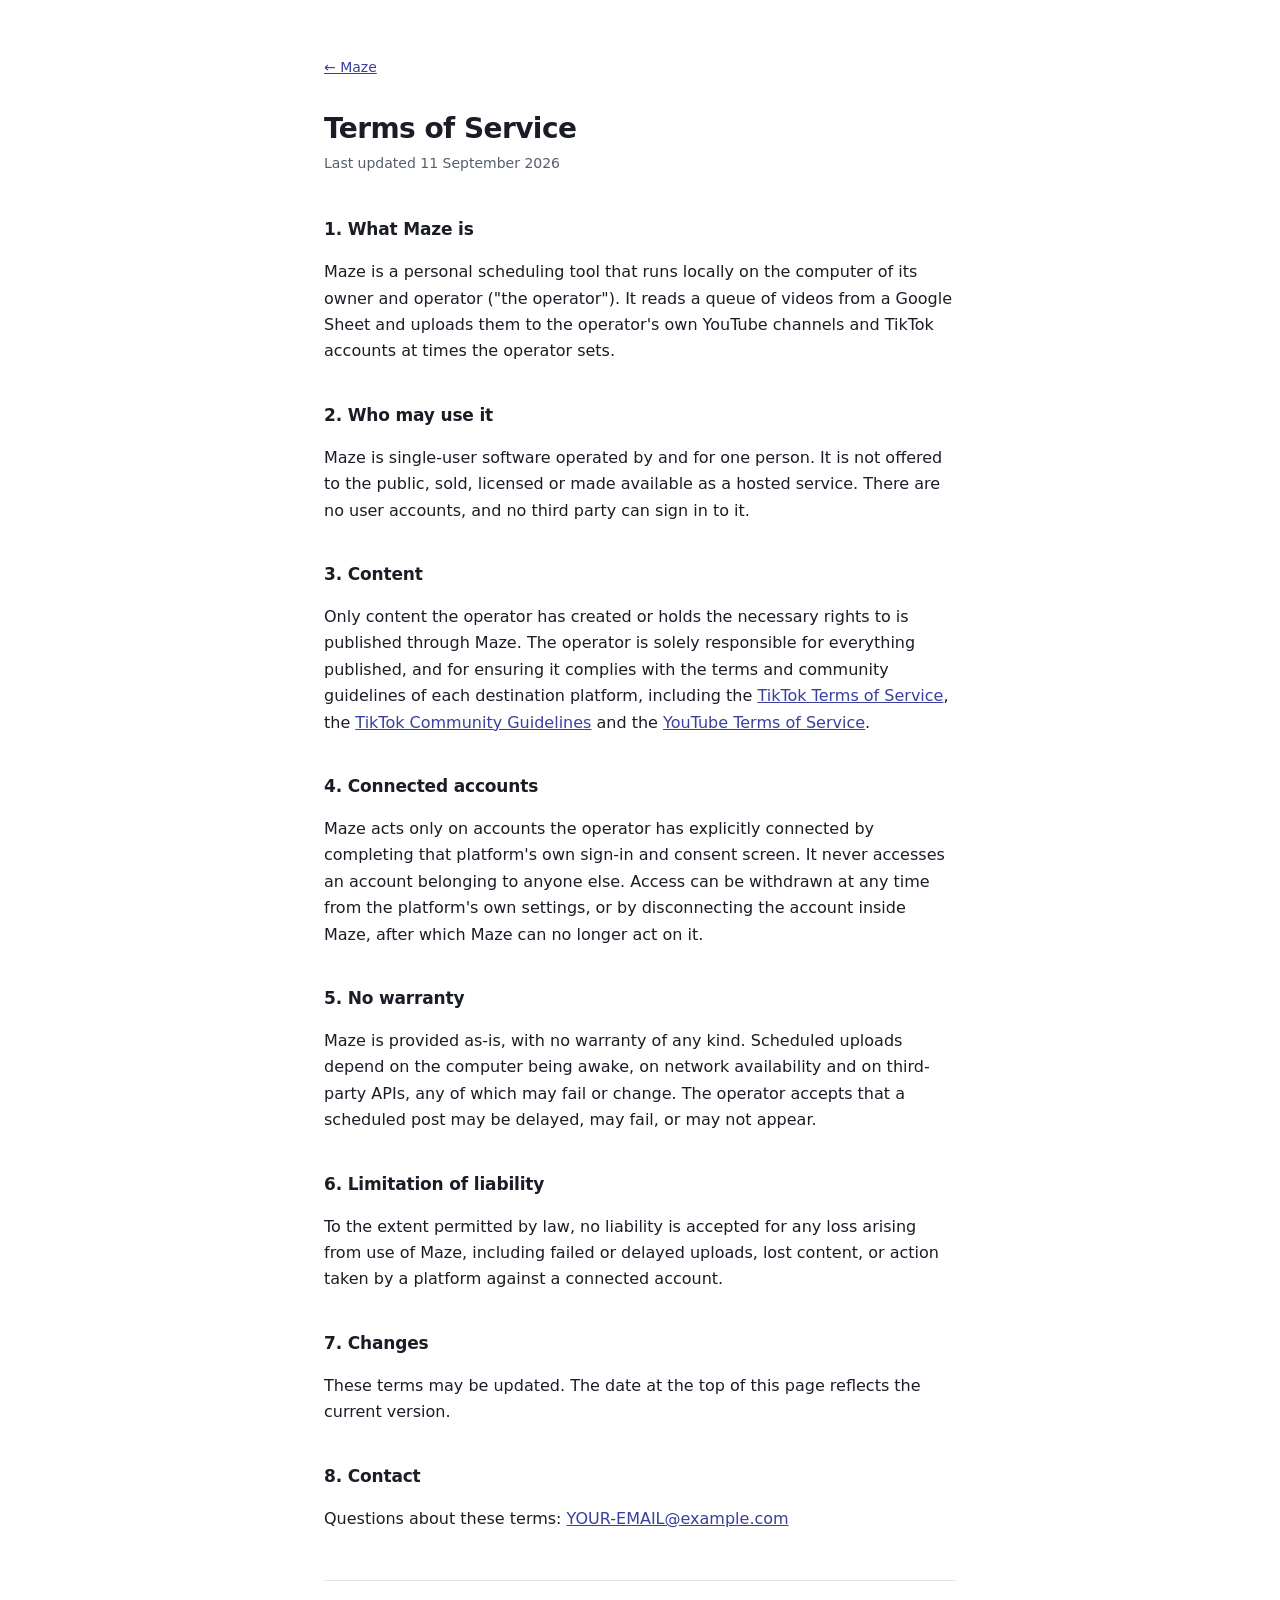
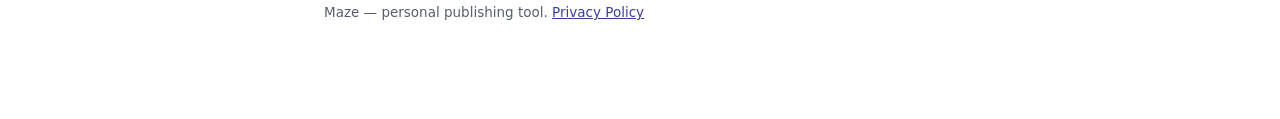
==== terms.html @ d05d7abf "Maze site" ====
<!DOCTYPE html>
<html lang="en"><head><meta charset="utf-8">
<meta name="viewport" content="width=device-width,initial-scale=1">
<title>Maze — Terms of Service</title><link rel="stylesheet" href="style.css"></head>
<body><main>
<nav><a href="index.html">← Maze</a></nav>
<h1>Terms of Service</h1>
<p class="sub">Last updated 11 September 2026</p>

<h2>1. What Maze is</h2>
<p>Maze is a personal scheduling tool that runs locally on the computer of its owner and
operator ("the operator"). It reads a queue of videos from a Google Sheet and uploads them
to the operator's own YouTube channels and TikTok accounts at times the operator sets.</p>

<h2>2. Who may use it</h2>
<p>Maze is single-user software operated by and for one person. It is not offered to the
public, sold, licensed or made available as a hosted service. There are no user accounts,
and no third party can sign in to it.</p>

<h2>3. Content</h2>
<p>Only content the operator has created or holds the necessary rights to is published
through Maze. The operator is solely responsible for everything published, and for
ensuring it complies with the terms and community guidelines of each destination platform,
including the
<a href="https://www.tiktok.com/legal/page/global/terms-of-service/en" rel="noopener">TikTok Terms of Service</a>,
the <a href="https://www.tiktok.com/community-guidelines" rel="noopener">TikTok Community Guidelines</a>
and the <a href="https://www.youtube.com/t/terms" rel="noopener">YouTube Terms of Service</a>.</p>

<h2>4. Connected accounts</h2>
<p>Maze acts only on accounts the operator has explicitly connected by completing that
platform's own sign-in and consent screen. It never accesses an account belonging to anyone
else. Access can be withdrawn at any time from the platform's own settings, or by
disconnecting the account inside Maze, after which Maze can no longer act on it.</p>

<h2>5. No warranty</h2>
<p>Maze is provided as-is, with no warranty of any kind. Scheduled uploads depend on the
computer being awake, on network availability and on third-party APIs, any of which may
fail or change. The operator accepts that a scheduled post may be delayed, may fail, or may
not appear.</p>

<h2>6. Limitation of liability</h2>
<p>To the extent permitted by law, no liability is accepted for any loss arising from use
of Maze, including failed or delayed uploads, lost content, or action taken by a platform
against a connected account.</p>

<h2>7. Changes</h2>
<p>These terms may be updated. The date at the top of this page reflects the current
version.</p>

<h2>8. Contact</h2>
<p>Questions about these terms: <a href="mailto:YOUR-EMAIL@example.com">YOUR-EMAIL@example.com</a></p>

<footer>Maze — personal publishing tool. <a href="privacy.html">Privacy Policy</a></footer>
</main></body></html>
---- style.css ----
:root{ --ink:#1a1d26; --ink2:#565e6d; --line:#e2e5ea; --bg:#ffffff; --accent:#3a3f9e; }
@media (prefers-color-scheme:dark){
  :root{ --ink:#e9ebef; --ink2:#a2aab8; --line:#282c35; --bg:#111318; --accent:#9aa0f0; }
}
*{box-sizing:border-box}
body{margin:0;background:var(--bg);color:var(--ink);
  font:16px/1.65 -apple-system,BlinkMacSystemFont,"Segoe UI",system-ui,sans-serif;
  -webkit-font-smoothing:antialiased}
main{max-width:680px;margin:0 auto;padding:56px 24px 96px}
h1{font-size:28px;line-height:1.25;letter-spacing:-0.02em;margin:0 0 6px}
.sub{color:var(--ink2);margin:0 0 40px;font-size:14px}
h2{font-size:17px;margin:36px 0 10px;letter-spacing:-0.01em}
p,li{color:var(--ink)}
ul{padding-left:20px}
li{margin-bottom:7px}
a{color:var(--accent)}
code{background:rgba(128,128,128,.14);padding:1px 5px;border-radius:4px;font-size:.9em}
footer{margin-top:48px;padding-top:20px;border-top:1px solid var(--line);
  color:var(--ink2);font-size:13.5px}
nav{margin-bottom:32px;font-size:14px}
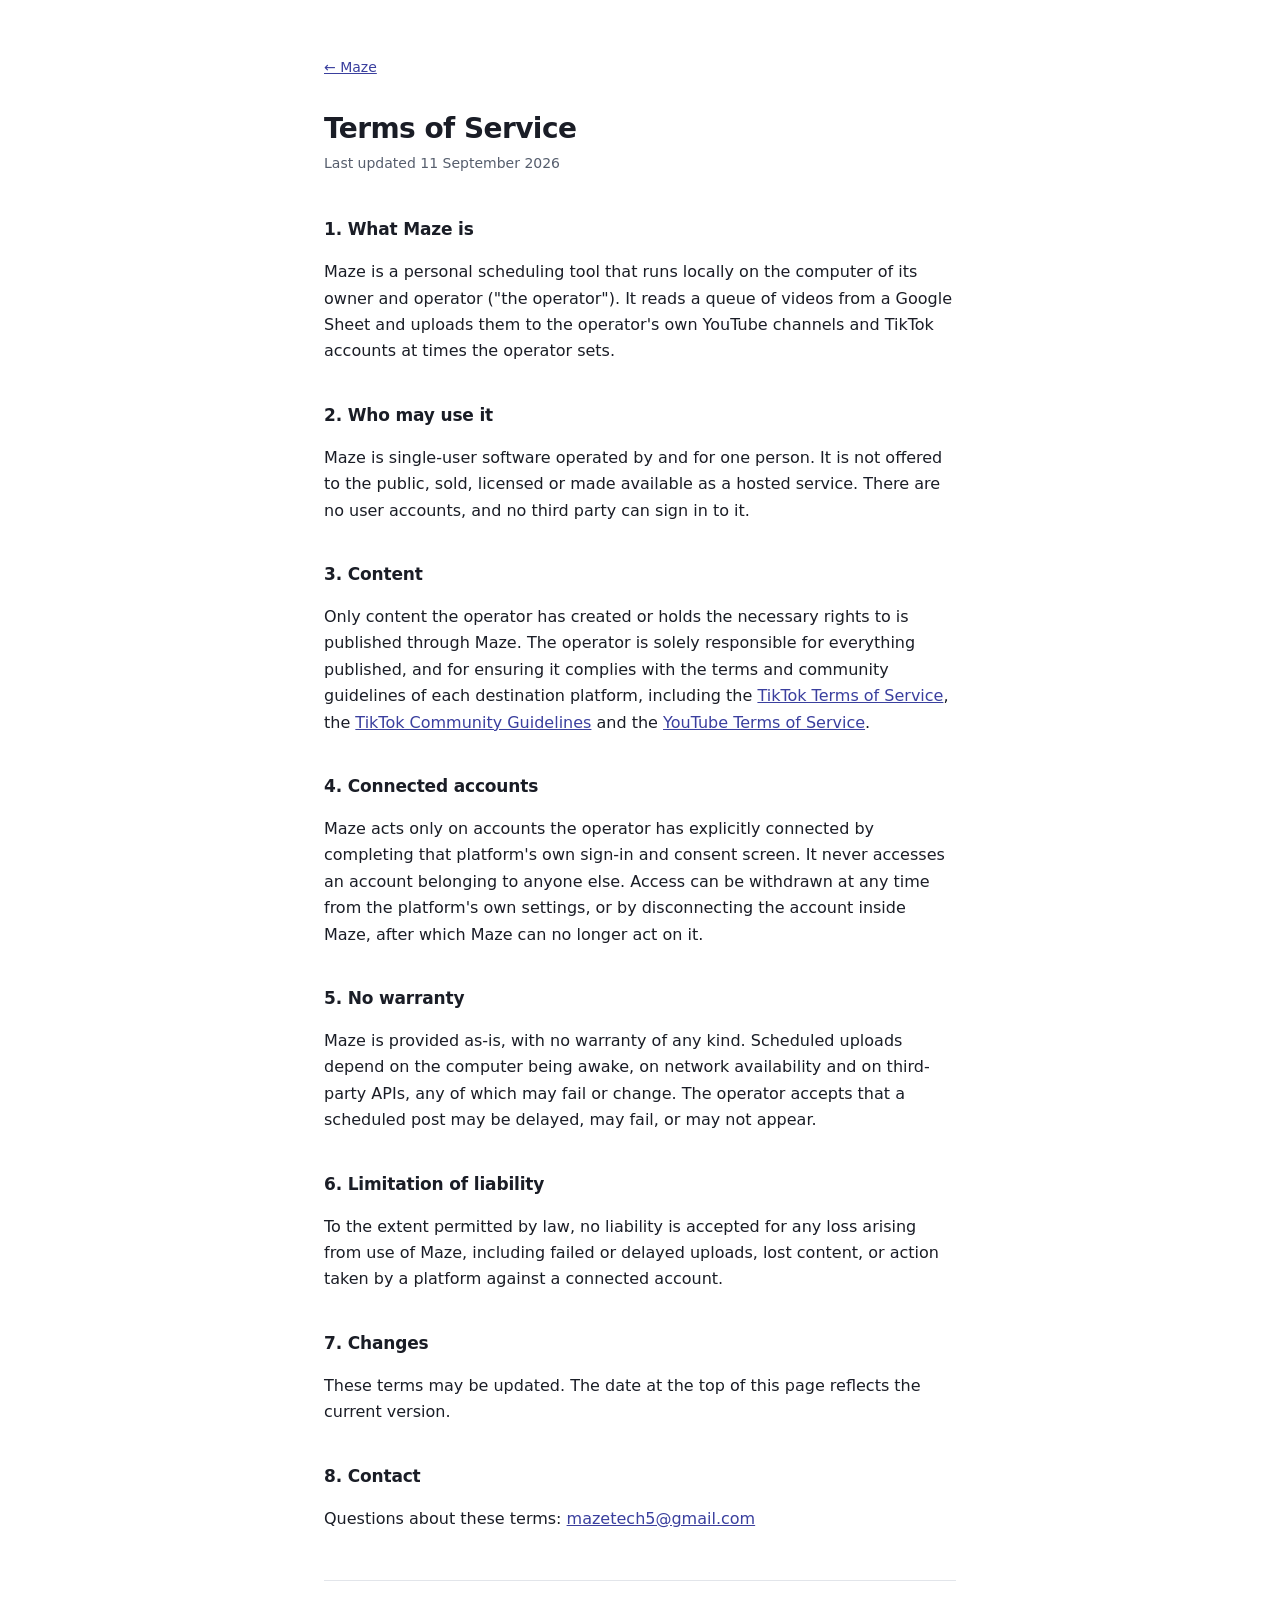
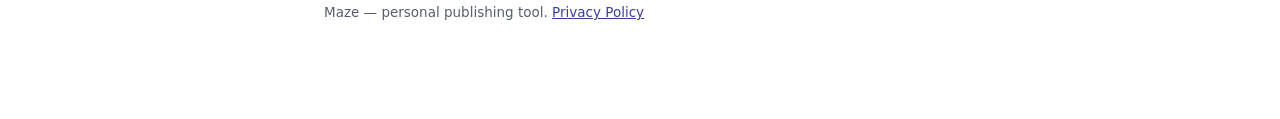
==== commit 1a7d9c0e: "Update contact email in terms.html" ====
--- a/terms.html
+++ b/terms.html
@@ -48,7 +48,7 @@
 version.</p>
 
 <h2>8. Contact</h2>
-<p>Questions about these terms: <a href="mailto:YOUR-EMAIL@example.com">YOUR-EMAIL@example.com</a></p>
+<p>Questions about these terms: <a href="mailto:mazetech5@gmail.com">mazetech5@gmail.com</a></p>
 
 <footer>Maze — personal publishing tool. <a href="privacy.html">Privacy Policy</a></footer>
 </main></body></html>
